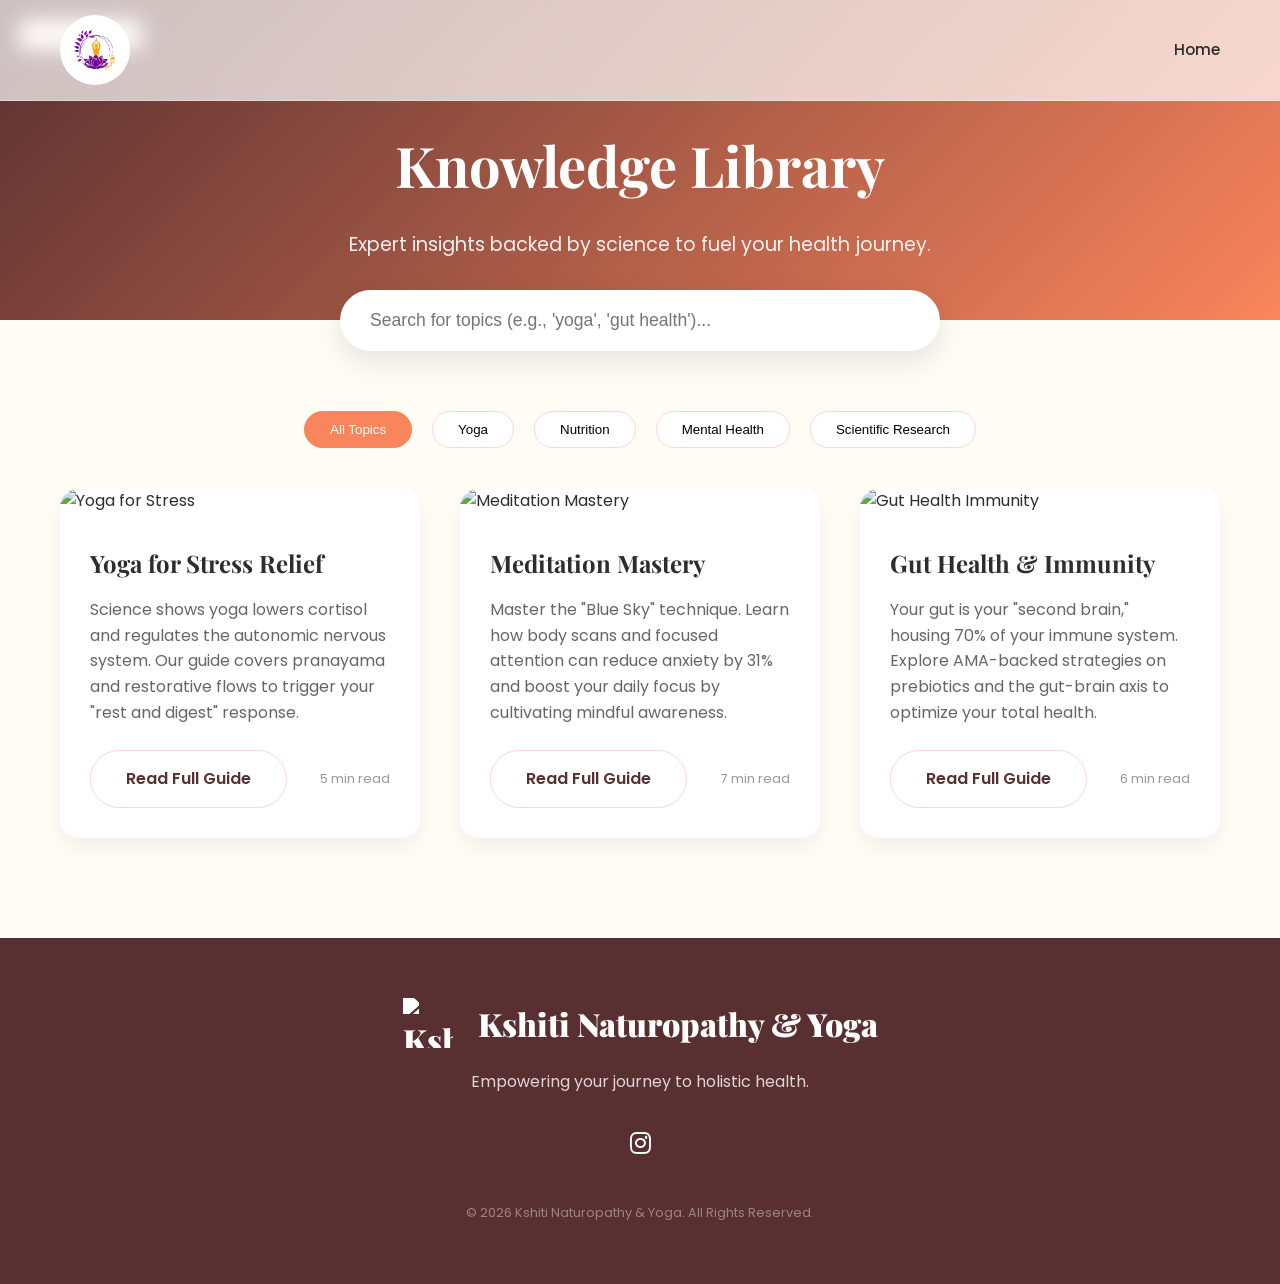
==== articles.html @ 1acdb04a "Add files via upload" ====
<!DOCTYPE html>
<html lang="en">

<head>
    <meta charset="UTF-8">
    <meta name="viewport" content="width=device-width, initial-scale=1.0">
    <title>Wellness Library | Kshiti Naturopathy & Yoga</title>
    <!-- Favicon -->
    <link rel="icon" type="image/png" href="logo.png">
    <link rel="stylesheet" href="style.css">
    <link rel="stylesheet" href="https://cdnjs.cloudflare.com/ajax/libs/font-awesome/6.4.0/css/all.min.css">
    <style>
        .library-hero {
            background: linear-gradient(135deg, var(--primary), var(--secondary));
            padding: 120px 20px 60px;
            text-align: center;
            color: white;
        }

        .search-container {
            max-width: 600px;
            margin: -30px auto 60px;
            position: relative;
        }

        .search-container input {
            width: 100%;
            padding: 20px 30px;
            border-radius: 50px;
            border: none;
            box-shadow: 0 10px 30px rgba(0, 0, 0, 0.1);
            font-size: 1.1rem;
        }

        .filter-tabs {
            display: flex;
            justify-content: center;
            gap: 20px;
            margin-bottom: 40px;
            flex-wrap: wrap;
        }

        .filter-btn {
            padding: 10px 25px;
            border-radius: 25px;
            background: white;
            border: 1px solid var(--accent);
            cursor: pointer;
            transition: 0.3s;
            font-weight: 500;
        }

        .filter-btn.active,
        .filter-btn:hover {
            background: var(--secondary);
            color: white;
            border-color: var(--secondary);
        }

        .articles-full-grid {
            display: grid;
            grid-template-columns: repeat(auto-fit, minmax(350px, 1fr));
            gap: 40px;
            max-width: 1200px;
            margin: 0 auto 100px;
            padding: 0 20px;
        }

        .article-card {
            background: white;
            border-radius: 20px;
            overflow: hidden;
            box-shadow: 0 10px 20px rgba(0, 0, 0, 0.05);
            transition: 0.4s cubic-bezier(0.175, 0.885, 0.32, 1.275);
        }

        .article-card:hover {
            transform: translateY(-10px);
            box-shadow: 0 20px 40px rgba(0, 0, 0, 0.1);
        }

        .article-card img {
            width: 100%;
            height: 250px;
            object-fit: cover;
        }

        .content {
            padding: 30px;
        }

        .tag {
            display: inline-block;
            padding: 5px 12px;
            background: var(--bg-soft);
            color: var(--secondary);
            border-radius: 5px;
            font-size: 0.8rem;
            margin-bottom: 15px;
            font-weight: 600;
        }
    </style>
</head>

<body>
    <nav>
        <ul>
            <li class="nav-brand">
                <a href="index.html" style="display:flex; align-items:center;">
                    <img src="logo.png" alt="Kshiti Logo"
                        style="height: 70px; width: 70px; object-fit: cover; border-radius: 50%;">
                </a>
            </li>
            <li class="nav-links" id="nav-links">
                <a href="index.html">Home</a>
                <!-- <a href="hub.html">Wellness Hub</a> -->
            </li>
            <li class="hamburger-icon" onclick="toggleMenu()" style="display:none; cursor: pointer;">
                <i class="fa-solid fa-bars" style="font-size: 1.8rem; color: var(--primary);"></i>
            </li>
        </ul>
    </nav>

    <header class="library-hero">
        <h1 class="playfair" style="font-size: 3.5rem; margin-bottom: 20px;">Knowledge Library</h1>
        <p style="font-size: 1.2rem; opacity: 0.9;">Expert insights backed by science to fuel your health journey.</p>
    </header>

    <div class="search-container">
        <input type="text" placeholder="Search for topics (e.g., 'yoga', 'gut health')...">
    </div>

    <div class="filter-tabs">
        <button class="filter-btn active">All Topics</button>
        <button class="filter-btn">Yoga</button>
        <button class="filter-btn">Nutrition</button>
        <button class="filter-btn">Mental Health</button>
        <button class="filter-btn">Scientific Research</button>
    </div>

    <main class="articles-full-grid">
        <!-- Article 1 -->
        <article class="article-card">
            <span class="tag"
                style="position: absolute; top: 20px; left: 20px; background: rgba(255,255,255,0.9); z-index: 10;">Yoga
                & Breath</span>
            <img src="img/yoga-article.jpg" alt="Yoga for Stress">
            <div class="content">
                <h3 class="playfair" style="font-size: 1.5rem; margin-bottom: 15px;">Yoga for Stress Relief</h3>
                <p style="color: #666; line-height: 1.6; margin-bottom: 25px;">Science shows yoga lowers cortisol and
                    regulates the autonomic nervous system. Our guide covers pranayama and restorative flows to trigger
                    your "rest and digest" response.</p>
                <div style="display:flex; justify-content:space-between; align-items:center;">
                    <a href="yoga-guide.html" class="btn-secondary" style="text-decoration:none;">Read Full Guide</a>
                    <span style="font-size: 0.8rem; color: #999;">5 min read</span>
                </div>
            </div>
        </article>

        <!-- Article 2 -->
        <article class="article-card">
            <span class="tag"
                style="position: absolute; top: 20px; left: 20px; background: rgba(255,255,255,0.9); z-index: 10;">Mindfulness</span>
            <img src="img/meditation-yog.jpg" alt="Meditation Mastery">
            <div class="content">
                <h3 class="playfair" style="font-size: 1.5rem; margin-bottom: 15px;">Meditation Mastery</h3>
                <p style="color: #666; line-height: 1.6; margin-bottom: 25px;">Master the "Blue Sky" technique. Learn
                    how body scans and focused attention can reduce anxiety by 31% and boost your daily focus by
                    cultivating mindful awareness.</p>
                <div style="display:flex; justify-content:space-between; align-items:center;">
                    <a href="meditation-guide.html" class="btn-secondary" style="text-decoration:none;">Read Full
                        Guide</a>
                    <span style="font-size: 0.8rem; color: #999;">7 min read</span>
                </div>
            </div>
        </article>

        <!-- Article 3 -->
        <article class="article-card">
            <span class="tag"
                style="position: absolute; top: 20px; left: 20px; background: rgba(255,255,255,0.9); z-index: 10;">Gut
                Health</span>
            <img src="img/gut-article.jpg" alt="Gut Health Immunity">
            <div class="content">
                <h3 class="playfair" style="font-size: 1.5rem; margin-bottom: 15px;">Gut Health & Immunity</h3>
                <p style="color: #666; line-height: 1.6; margin-bottom: 25px;">Your gut is your "second brain," housing
                    70% of your immune system. Explore AMA-backed strategies on prebiotics and the gut-brain axis to
                    optimize your total health.</p>
                <div style="display:flex; justify-content:space-between; align-items:center;">
                    <a href="gut-health-guide.html" class="btn-secondary" style="text-decoration:none;">Read Full
                        Guide</a>
                    <span style="font-size: 0.8rem; color: #999;">6 min read</span>
                </div>
            </div>
        </article>
    </main>

    <footer style="background: var(--primary); color: white; padding: 60px 20px; text-align: center;">
        <div class="nav-brand"
            style="font-size: 2rem; margin-bottom: 20px; justify-content: center; color: white !important;">
            <img src="img/LOGO.png" alt="Kshiti Logo"
                style="width: 50px; height: 50px; filter: brightness(0) invert(1); margin-right: 15px;">
            Kshiti Naturopathy & Yoga
        </div>
        <p style="opacity: 0.8; margin-bottom: 30px;">Empowering your journey to holistic health.</p>
        <div style="font-size: 1.5rem; margin-bottom: 40px;">
            <a href="https://www.instagram.com/kshiti.naturopathy?igsh=b2lyYWhra2xjZHRw" target="_blank"
                style="color: inherit;"><i class="fa-brands fa-instagram" style="margin: 0 15px;"></i></a>
        </div>
        <p style="font-size: 0.8rem; opacity: 0.4;">&copy; 2026 Kshiti Naturopathy & Yoga. All Rights Reserved.</p>
    </footer>
    <script>
        function toggleMenu() {
            const navLinks = document.getElementById('nav-links');
            if (navLinks.classList.contains('active')) {
                navLinks.classList.remove('active');
            } else {
                navLinks.classList.add('active');
            }
        }
    </script>
</body>

</html>
---- style.css ----
@import url('https://fonts.googleapis.com/css2?family=Playfair+Display:wght@400;700;900&family=Poppins:wght@300;400;500;600;700&family=Lora:ital,wght@0,400..700;1,400..700&family=Raleway:wght@100..900&display=swap');

:root {
    --primary: #593031;
    --primary-light: #83494b;
    --secondary: #f9855c;
    --accent: #ffd5d6;
    --bg-main: #fffbf5;
    --bg-soft: #fff1ec;
    --bg-glass: rgba(255, 255, 255, 0.7);
    --text-dark: #2d2d2d;
    --text-muted: #666;
    --white: #ffffff;
    --section-padding: 80px 5%;
    --card-shadow: 0 10px 30px rgba(0, 0, 0, 0.05);
    --transition: all 0.3s cubic-bezier(0.25, 0.8, 0.25, 1);
}

* {
    padding: 0;
    margin: 0;
    box-sizing: border-box;
    scroll-behavior: smooth;
}

body {
    font-family: 'Poppins', sans-serif;
    background-color: var(--bg-main);
    color: var(--text-dark);
    line-height: 1.6;
    overflow-x: hidden;
    animation: fadeIn 1s ease-out;
}

@keyframes fadeIn {
    from {
        opacity: 0;
    }

    to {
        opacity: 1;
    }
}

@keyframes fadeInUp {
    from {
        opacity: 0;
        transform: translateY(30px);
    }

    to {
        opacity: 1;
        transform: translateY(0);
    }
}

@keyframes float {
    0% {
        transform: translateY(0px);
    }

    50% {
        transform: translateY(-10px);
    }

    100% {
        transform: translateY(0px);
    }
}

.animate-up {
    animation: fadeInUp 0.8s ease-out forwards;
}

.floating {
    animation: float 3s ease-in-out infinite;
}

h1,
h2,
h3,
.playfair {
    font-family: 'Playfair Display', serif;
    font-weight: 700;
}

.text-center {
    text-align: center;
}

.mb-2 {
    margin-bottom: 2rem;
}

.mb-4 {
    margin-bottom: 4rem;
}

nav {
    position: fixed;
    top: 0;
    width: 100%;
    z-index: 1000;
    background: var(--bg-glass);
    backdrop-filter: blur(10px);
    -webkit-backdrop-filter: blur(10px);
    border-bottom: 1px solid rgba(255, 255, 255, 0.3);
    transition: var(--transition);
}

nav ul {
    display: flex;
    justify-content: space-between;
    align-items: center;
    max-width: 1200px;
    margin: 0 auto;
    padding: 15px 20px;
    list-style: none;
}

.nav-brand {
    display: flex;
    align-items: center;
    gap: 10px;
    font-family: 'Playfair Display', serif;
    font-weight: 900;
    font-size: 1.5rem;
    color: var(--primary);
}

.nav-links {
    display: flex;
    gap: 30px;
    align-items: center;
}

.nav-links a {
    text-decoration: none;
    color: var(--text-dark);
    font-weight: 500;
    font-size: 0.95rem;
    transition: var(--transition);
    position: relative;
}

.nav-links a::after {
    content: '';
    position: absolute;
    bottom: -5px;
    left: 0;
    width: 0;
    height: 2px;
    background: var(--secondary);
    transition: var(--transition);
}

.nav-links a:hover::after {
    width: 100%;
}

.btn-donate {
    background: var(--primary);
    color: var(--white) !important;
    padding: 10px 25px;
    border-radius: 50px;
    transition: var(--transition);
}

.btn-donate:hover {
    background: var(--primary-light);
    transform: translateY(-2px);
    box-shadow: 0 4px 15px rgba(89, 48, 49, 0.3);
}

.hero {
    min-height: 100vh;
    display: flex;
    align-items: center;
    justify-content: space-between;
    padding: 120px 8%;
    gap: 50px;
    background: linear-gradient(135deg, #fffbf5 0%, #fff1ec 100%);
}

.hero-content {
    flex: 1;
}

.hero-content p {
    color: var(--secondary);
    font-weight: 600;
    letter-spacing: 2px;
    text-transform: uppercase;
    margin-bottom: 1rem;
}

.hero-content h1 {
    font-size: 4rem;
    line-height: 1.1;
    color: var(--primary);
    margin-bottom: 1.5rem;
}

.hero-content h3 {
    font-size: 1.25rem;
    font-weight: 400;
    color: var(--text-muted);
    margin-bottom: 2.5rem;
}

.hero-btns {
    display: flex;
    gap: 15px;
    flex-wrap: wrap;
}

.btn-primary {
    background: var(--secondary);
    color: white;
    padding: 15px 35px;
    border: none;
    border-radius: 50px;
    font-weight: 600;
    cursor: pointer;
    transition: var(--transition);
}

.btn-secondary {
    background: var(--white);
    color: var(--primary);
    padding: 15px 35px;
    border: 1px solid var(--accent);
    border-radius: 50px;
    font-weight: 600;
    cursor: pointer;
    transition: var(--transition);
}

.hero-img {
    flex: 1;
    position: relative;
}

.hero-img img {
    width: 100%;
    max-width: 550px;
    border-radius: 30% 70% 70% 30% / 30% 30% 70% 70%;
    box-shadow: 30px 30px 0 var(--accent);
    transition: var(--transition);
}

section {
    padding: var(--section-padding);
}

.section-title {
    font-size: 2.5rem;
    color: var(--primary);
    margin-bottom: 1rem;
}

.section-subtitle {
    color: var(--text-muted);
    max-width: 600px;
    margin: 0 auto 3rem;
}

.about-grid {
    display: grid;
    grid-template-columns: repeat(3, 1fr);
    gap: 30px;
}

.about-card {
    background: var(--white);
    padding: 40px;
    border-radius: 20px;
    box-shadow: var(--card-shadow);
    text-align: center;
    transition: var(--transition);
}

.about-card i {
    font-size: 3rem;
    color: var(--secondary);
    margin-bottom: 1.5rem;
}

.services-swiper {
    width: 100%;
    padding: 40px 0 40px;
    overflow: hidden;
}

.services-swiper .swiper-slide {
    height: auto;
    transition: transform 0.4s ease;
    transform: scale(0.88);
}

.services-swiper .swiper-slide-active {
    transform: scale(1.28);
    z-index: 2;
}

.service-card {
    background: var(--white);
    border-radius: 20px;
    text-align: center;
    box-shadow: 0 10px 40px rgba(0, 0, 0, 0.08);
    /* Softer, broader shadow */
    transition: var(--transition);
    overflow: hidden;
    /* Clips image corners */
    display: flex;
    flex-direction: column;
    height: 100%;
}

.service-card img {
    width: 100%;
    height: 240px;
    object-fit: cover;
    object-position: center;
    display: block;
    filter: saturate(1.1) contrast(1.02);
    border-radius: 0;
    margin: 0;
}

.service-content {
    padding: 30px 20px;
    flex-grow: 1;
}

.service-card:hover {
    box-shadow: 0 15px 50px rgba(0, 0, 0, 0.12);
}

/* Swiper Navigation Custom Styles */
.swiper-nav-container {
    display: flex;
    align-items: center;
    justify-content: center;
    gap: 15px;
    margin-top: 40px;
    position: relative;
    z-index: 10;
}

.swiper-nav-container .swiper-button-prev,
.swiper-nav-container .swiper-button-next {
    position: static;
    margin: 0;
    width: 45px;
    height: 45px;
    background: #1f1f1f;
    color: var(--white);
    border-radius: 50%;
}

.swiper-nav-container .swiper-button-prev::after,
.swiper-nav-container .swiper-button-next::after {
    font-size: 1.2rem;
    font-weight: 700;
}

.swiper-nav-container .swiper-pagination {
    position: static !important;
    width: auto !important;
    display: flex !important;
    align-items: center;
    justify-content: center;
    gap: 8px;
    /* Control bullet spacing entirely here */
    margin: 0 !important;
}

.swiper-pagination-bullet {
    width: 10px !important;
    height: 10px !important;
    background: #ccc !important;
    opacity: 1 !important;
    margin: 0 !important;
    /* Eliminate internal swiper margins so 'gap' works cleanly */
}

.swiper-pagination-bullet-active {
    background: var(--secondary) !important;
    transform: scale(1.2);
}

.programs-grid {
    display: grid;
    grid-template-columns: repeat(auto-fit, minmax(180px, 1fr));
    gap: 30px;
    justify-items: center;
}

.program-card {
    background: var(--white);
    width: 200px;
    height: 200px;
    border-radius: 50%;
    display: flex;
    flex-direction: column;
    align-items: center;
    justify-content: center;
    text-align: center;
    padding: 25px;
    border: 2px solid var(--accent);
    box-shadow: var(--card-shadow);
    transition: var(--transition);
    font-weight: 600;
    color: var(--primary);
}

.program-card i {
    font-size: 2.5rem;
    color: var(--secondary);
    margin-bottom: 10px;
}

.program-card p {
    margin: 0;
    font-size: 1rem;
    line-height: 1.2;
}

.program-card:hover {
    background: var(--secondary);
    color: white;
    transform: scale(1.1);
    border-color: var(--secondary);
}

.appointment-container {
    display: flex;
    background: var(--white);
    border-radius: 30px;
    overflow: hidden;
    box-shadow: var(--card-shadow);
}

.appointment-info {
    flex: 1;
    background: var(--primary);
    color: var(--white);
    padding: 60px;
    display: flex;
    flex-direction: column;
    justify-content: center;
}

.appointment-form {
    flex: 1.2;
    padding: 60px;
}

.appointment-form input,
.appointment-form textarea {
    width: 100%;
    padding: 15px;
    margin-bottom: 15px;
    border: 1px solid #eee;
    border-radius: 12px;
    font-family: inherit;
    transition: var(--transition);
}

.appointment-form input:focus,
.appointment-form textarea:focus {
    outline: none;
    border-color: var(--secondary);
    background: var(--bg-soft);
}

.article-grid {
    display: grid;
    grid-template-columns: repeat(auto-fit, minmax(350px, 1fr));
    gap: 40px;
}

.article-card {
    background: var(--white);
    border-radius: 25px;
    overflow: hidden;
    box-shadow: var(--card-shadow);
    transition: var(--transition);
}

.article-card img {
    width: 100%;
    height: 250px;
    object-fit: cover;
}

.article-content {
    padding: 30px;
}

footer {
    background: var(--primary);
    color: var(--white);
    padding: 60px 5% 30px;
}

.footer-grid {
    display: grid;
    grid-template-columns: 2fr 1.5fr;
    gap: 50px;
    margin-bottom: 50px;
}

.footer-logo {
    font-family: 'Playfair Display', serif;
    font-size: 2rem;
    margin-bottom: 1.5rem;
}

.footer-links h4 {
    margin-bottom: 1.5rem;
    font-family: 'Playfair Display', serif;
}

.footer-links ul {
    list-style: none;
}

.footer-links li {
    margin-bottom: 10px;
}

.footer-links a {
    color: #ffd5d6;
    text-decoration: none;
    transition: var(--transition);
}

/* Floating Action Buttons */
.floating-btn {
    position: fixed;
    right: 30px;
    width: 60px;
    height: 60px;
    border-radius: 50%;
    background: var(--secondary);
    color: var(--white);
    display: flex;
    align-items: center;
    justify-content: center;
    font-size: 1.5rem;
    box-shadow: 0 5px 20px rgba(0, 0, 0, 0.2);
    cursor: pointer;
    z-index: 1000;
    transition: var(--transition);
    text-decoration: none;
}

#scroll-top {
    bottom: 30px;
    opacity: 0;
    pointer-events: none;
    transition: opacity 0.3s ease, transform 0.3s ease, background 0.3s ease;
}

.whatsapp-btn {
    bottom: 110px;
    background: #25D366;
    color: #fff;
}

.floating-btn:hover {
    transform: scale(1.1) rotate(5deg);
    background: var(--primary);
}

/* Responsive */
@media (max-width: 1024px) {
    .hero {
        flex-direction: column;
        text-align: center;
        padding-top: 150px;
    }

    .hero-content h1 {
        font-size: 3rem;
    }

    .hero-btns {
        justify-content: center;
    }

    .footer-grid {
        grid-template-columns: 1fr 1fr;
    }
}

@media (max-width: 768px) {
    .floating-btn {
        width: 45px;
        height: 45px;
        font-size: 1.1rem;
        right: 20px;
    }

    #scroll-top {
        bottom: 20px;
    }

    .whatsapp-btn {
        bottom: 85px;
    }

    /* NAV */
    nav ul {
        padding: 0 15px;
        gap: 10px;
    }

    .nav-links {
        display: none;
        position: absolute;
        top: 100%;
        left: 0;
        width: 100%;
        background: var(--bg-glass);
        backdrop-filter: blur(10px);
        -webkit-backdrop-filter: blur(10px);
        flex-direction: column;
        align-items: center;
        padding: 20px 0;
        gap: 20px;
        box-shadow: 0 10px 20px rgba(0, 0, 0, 0.1);
    }

    .nav-links.active {
        display: flex;
    }

    .hamburger-icon {
        display: block !important;
        margin-left: auto;
    }

    /* HERO */
    .hero {
        flex-direction: column;
        text-align: center;
        padding: 130px 20px 60px;
        gap: 30px;
    }

    .hero-content h1 {
        font-size: 2rem;
    }

    .hero-btns {
        justify-content: center;
        flex-wrap: wrap;
    }

    .hero-img {
        width: 80%;
        margin: 0 auto;
    }

    /* SECTIONS */
    section {
        padding: 50px 20px;
    }

    .section-title {
        font-size: 2rem;
    }

    /* ESSENCE CARDS */
    .about-grid {
        grid-template-columns: 1fr;
    }

    .about-card:last-child {
        grid-column: span 1;
        width: 100%;
    }

    /* SERVICES SWIPER */
    .services-swiper {
        padding: 20px 0;
    }

    .services-swiper .swiper-slide {
        transform: scale(1);
        opacity: 1;
    }

    .services-swiper .swiper-slide-active {
        transform: scale(1.02);
    }

    .service-card img {
        height: 180px;
    }

    /* HOW WE WORK CIRCLES */
    .programs-grid {
        grid-template-columns: 1fr 1fr;
        gap: 20px;
        padding: 0 10px;
    }

    .program-card {
        width: 140px;
        height: 140px;
    }

    .program-card i {
        font-size: 1.6rem;
    }

    /* APPOINTMENT */
    .appointment-container {
        flex-direction: column;
        border-radius: 20px;
    }

    .appointment-info {
        padding: 30px 20px;
    }

    .appointment-form {
        padding: 30px 20px;
    }

    .appointment-form input,
    .appointment-form select,
    .appointment-form textarea {
        font-size: 0.9rem;
    }

    /* ARTICLES */
    .article-grid {
        grid-template-columns: 1fr;
    }

    /* FOOTER */
    .footer-grid {
        grid-template-columns: 1fr;
        gap: 30px;
    }
}

@media (max-width: 480px) {
    .about-grid {
        grid-template-columns: 1fr;
    }

    .about-card:last-child {
        grid-column: span 1;
        width: 100%;
    }

    .programs-grid {
        grid-template-columns: 1fr 1fr;
    }

    .program-card {
        width: 120px;
        height: 120px;
    }

    .program-card i {
        font-size: 1.4rem;
    }

    .hero-content h1 {
        font-size: 1.7rem;
    }

    .section-title {
        font-size: 1.7rem;
    }

    .swiper-nav-container .swiper-button-prev,
    .swiper-nav-container .swiper-button-next {
        width: 36px;
        height: 36px;
    }

    .swiper-nav-container .swiper-button-prev::after,
    .swiper-nav-container .swiper-button-next::after {
        font-size: 0.9rem;
    }

    .footer-grid {
        grid-template-columns: 1fr;
    }

    nav ul {
        padding: 0 10px;
    }

    .nav-brand img {
        height: 50px;
        width: 50px;
    }
}

/* Testimonials Scrolling Animation */
.testimonial-container {
    width: 100%;
    position: relative;
    overflow: hidden;
}

.testimonial-track {
    display: flex !important;
    flex-direction: row !important;
    flex-wrap: nowrap !important;
    width: max-content !important;
    animation: scrollTestimonials 45s linear infinite;
    padding: 20px 0;
}

.testimonial-track:hover {
    animation-play-state: paused;
}

.testimonial-card {
    background: var(--white);
    padding: 30px;
    margin: 0 20px;
    width: 350px;
    border-radius: 20px;
    box-shadow: var(--card-shadow);
    text-align: left;
    flex-shrink: 0;
    cursor: pointer;
    transition: transform 0.3s ease;
}

.testimonial-card.rating-only-card {
    width: 180px;
    height: 180px;
    padding: 20px;
    display: flex;
    flex-direction: column;
    justify-content: center;
    align-items: center;
    text-align: center;
}

.testimonial-card.rating-only-card .stars {
    margin-bottom: 5px;
}

.testimonial-card.rating-only-card h5 {
    margin: 0;
}




.testimonial-card p {
    font-style: italic;
    font-size: 0.95rem;
    color: var(--text-dark);
    margin-bottom: 20px;
    line-height: 1.6;
}

.testimonial-card h5 {
    font-family: 'Poppins', sans-serif;
    color: var(--primary);
    font-weight: 700;
}

.testimonial-card .stars {
    color: #f1c40f;
    margin-bottom: 15px;
}

@keyframes scrollTestimonials {
    0% {
        transform: translateX(0);
    }

    100% {
        transform: translateX(-4610px);
    }
}

@media (max-width: 768px) {
    .testimonial-card {
        width: 280px;
    }

    .testimonial-card.rating-only-card {
        width: 150px;
        height: 150px;
        min-height: unset;
    }

    @keyframes scrollTestimonials {
        0% {
            transform: translateX(0);
        }

        100% {
            transform: translateX(-3830px);
        }
    }
}
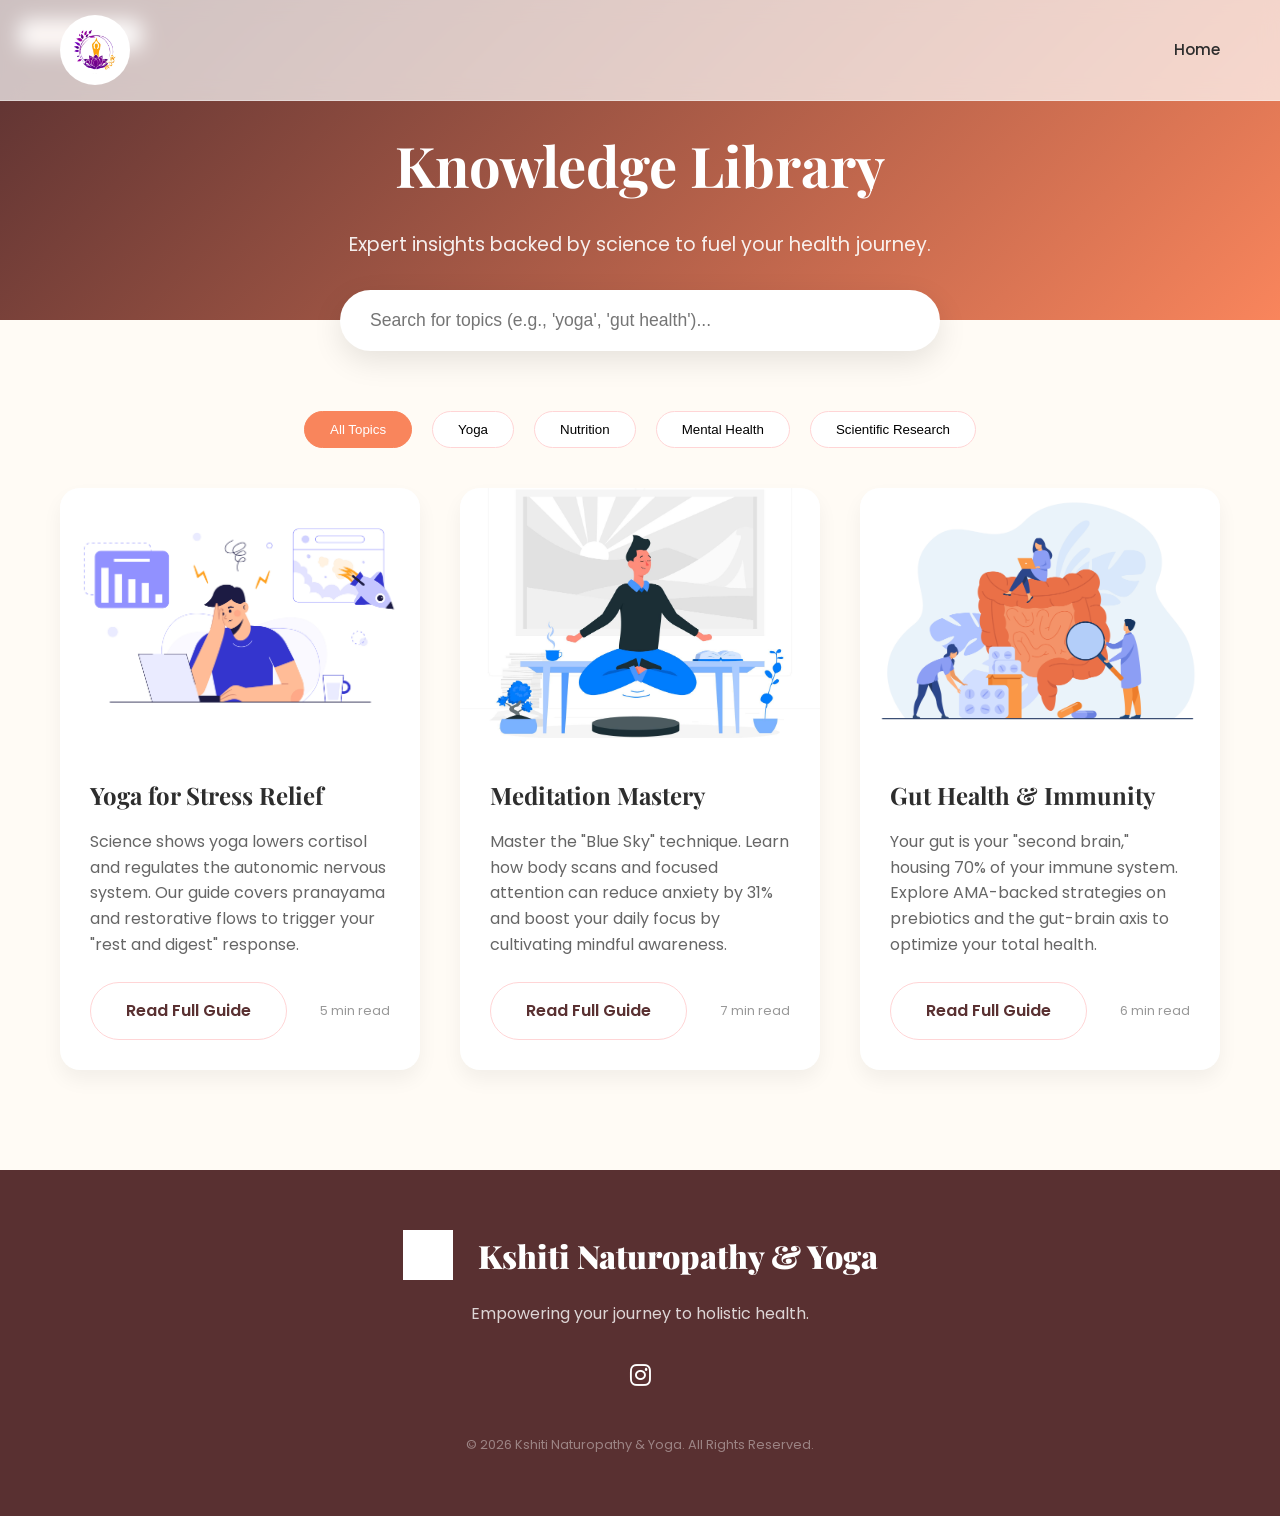
==== commit 75c471ba: "Update articles.html" ====
--- a/articles.html
+++ b/articles.html
@@ -98,6 +98,21 @@
             font-size: 0.8rem;
             margin-bottom: 15px;
             font-weight: 600;
+        }
+
+        @media (max-width: 768px) {
+            .library-hero h1 {
+                font-size: 2.5rem !important;
+            }
+
+            .articles-full-grid {
+                grid-template-columns: 1fr;
+                gap: 20px;
+            }
+
+            .search-container {
+                margin: -20px 20px 40px;
+            }
         }
     </style>
 </head>
@@ -144,7 +159,7 @@
             <span class="tag"
                 style="position: absolute; top: 20px; left: 20px; background: rgba(255,255,255,0.9); z-index: 10;">Yoga
                 & Breath</span>
-            <img src="img/yoga-article.jpg" alt="Yoga for Stress">
+            <img src="yoga-article.jpg" alt="Yoga for Stress">
             <div class="content">
                 <h3 class="playfair" style="font-size: 1.5rem; margin-bottom: 15px;">Yoga for Stress Relief</h3>
                 <p style="color: #666; line-height: 1.6; margin-bottom: 25px;">Science shows yoga lowers cortisol and
@@ -161,7 +176,7 @@
         <article class="article-card">
             <span class="tag"
                 style="position: absolute; top: 20px; left: 20px; background: rgba(255,255,255,0.9); z-index: 10;">Mindfulness</span>
-            <img src="img/meditation-yog.jpg" alt="Meditation Mastery">
+            <img src="meditation-yog.jpg" alt="Meditation Mastery">
             <div class="content">
                 <h3 class="playfair" style="font-size: 1.5rem; margin-bottom: 15px;">Meditation Mastery</h3>
                 <p style="color: #666; line-height: 1.6; margin-bottom: 25px;">Master the "Blue Sky" technique. Learn
@@ -180,7 +195,7 @@
             <span class="tag"
                 style="position: absolute; top: 20px; left: 20px; background: rgba(255,255,255,0.9); z-index: 10;">Gut
                 Health</span>
-            <img src="img/gut-article.jpg" alt="Gut Health Immunity">
+            <img src="gut-article.jpg" alt="Gut Health Immunity">
             <div class="content">
                 <h3 class="playfair" style="font-size: 1.5rem; margin-bottom: 15px;">Gut Health & Immunity</h3>
                 <p style="color: #666; line-height: 1.6; margin-bottom: 25px;">Your gut is your "second brain," housing
@@ -198,7 +213,7 @@
     <footer style="background: var(--primary); color: white; padding: 60px 20px; text-align: center;">
         <div class="nav-brand"
             style="font-size: 2rem; margin-bottom: 20px; justify-content: center; color: white !important;">
-            <img src="img/LOGO.png" alt="Kshiti Logo"
+            <img src="logo.png" alt="Kshiti Logo"
                 style="width: 50px; height: 50px; filter: brightness(0) invert(1); margin-right: 15px;">
             Kshiti Naturopathy & Yoga
         </div>
@@ -221,4 +236,4 @@
     </script>
 </body>
 
-</html>+</html>
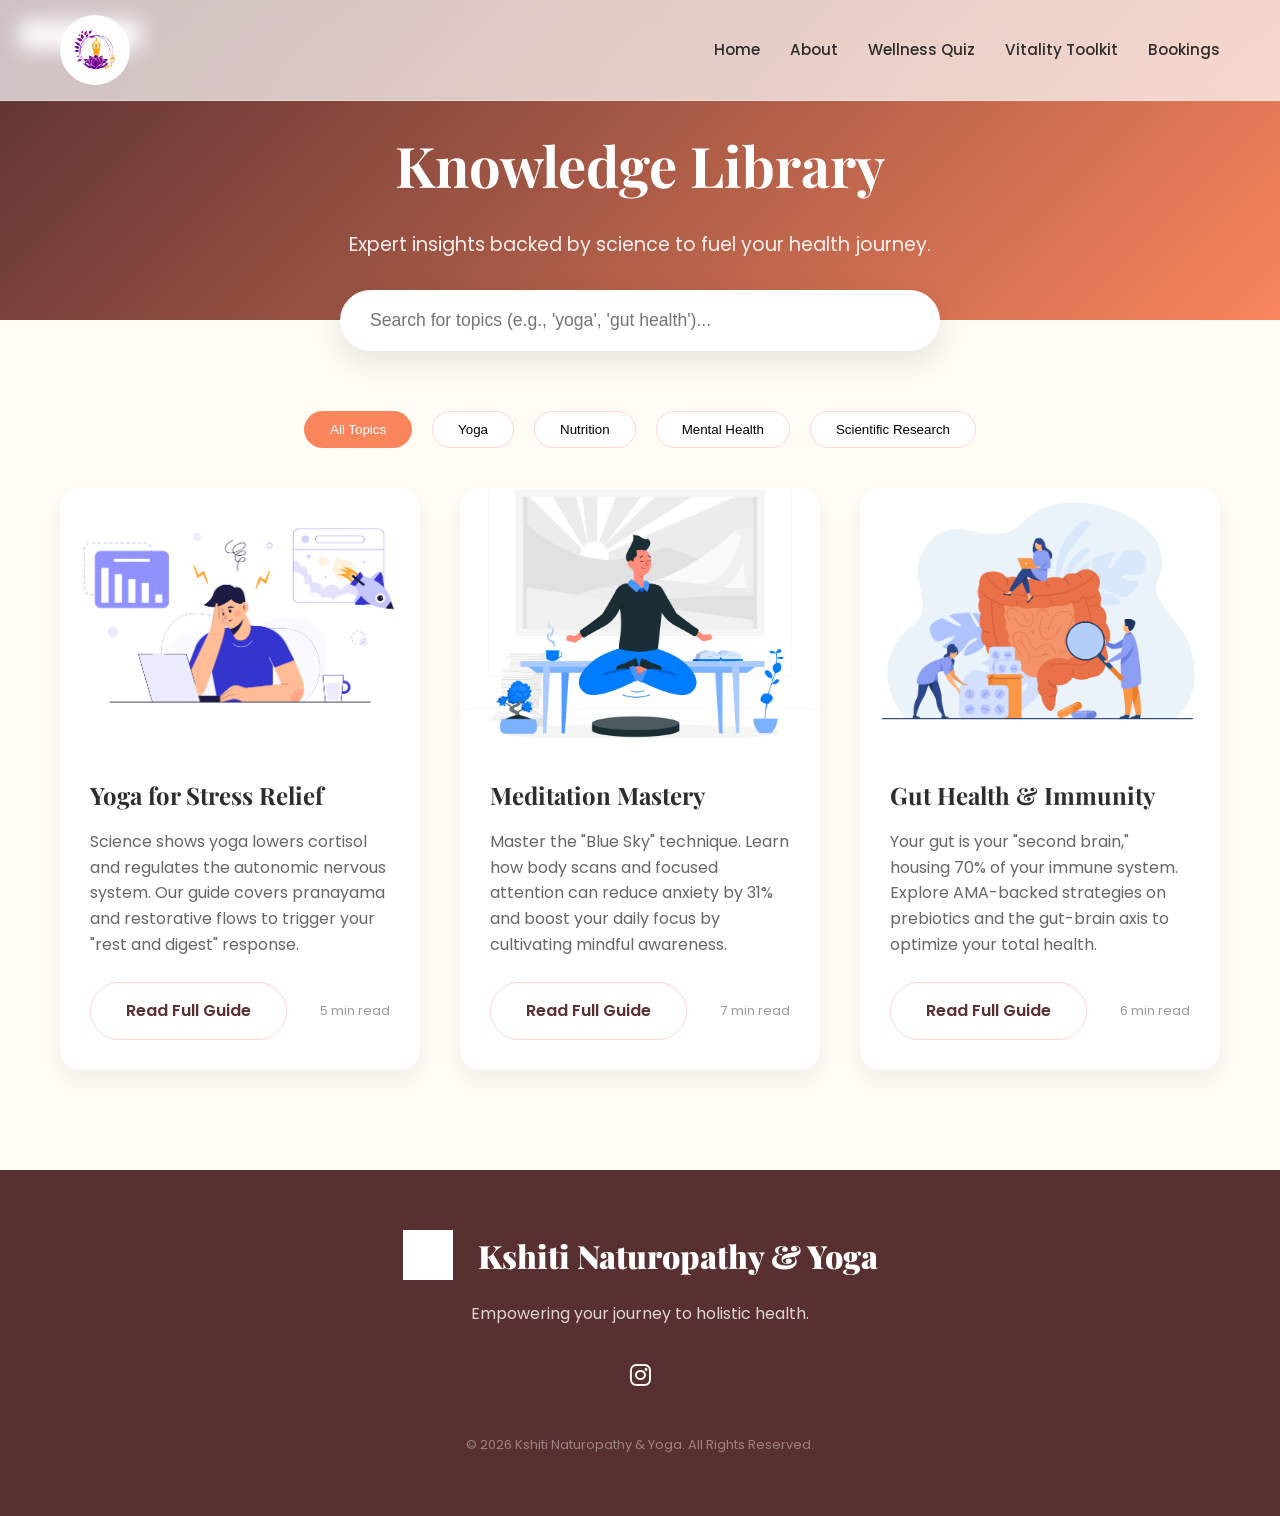
==== commit 7e9cce25: "Update articles.html" ====
--- a/articles.html
+++ b/articles.html
@@ -127,8 +127,11 @@
                 </a>
             </li>
             <li class="nav-links" id="nav-links">
-                <a href="index.html">Home</a>
-                <!-- <a href="hub.html">Wellness Hub</a> -->
+                <a href="index.html#home">Home</a>
+                <a href="index.html#about">About</a>
+                <a href="hub.html">Wellness Quiz</a>
+                <a href="calculators.html">Vitality Toolkit</a>
+                <a href="index.html#appointment">Bookings</a>
             </li>
             <li class="hamburger-icon" onclick="toggleMenu()" style="display:none; cursor: pointer;">
                 <i class="fa-solid fa-bars" style="font-size: 1.8rem; color: var(--primary);"></i>
@@ -227,12 +230,15 @@
     <script>
         function toggleMenu() {
             const navLinks = document.getElementById('nav-links');
-            if (navLinks.classList.contains('active')) {
-                navLinks.classList.remove('active');
-            } else {
-                navLinks.classList.add('active');
-            }
-        }
+            navLinks.classList.toggle('active');
+        }
+
+        // Auto-close menu when a link is clicked
+        document.querySelectorAll('.nav-links a').forEach(link => {
+            link.addEventListener('click', () => {
+                document.getElementById('nav-links').classList.remove('active');
+            });
+        });
     </script>
 </body>
 
--- a/style.css
+++ b/style.css
@@ -14,6 +14,8 @@
     --section-padding: 80px 5%;
     --card-shadow: 0 10px 30px rgba(0, 0, 0, 0.05);
     --transition: all 0.3s cubic-bezier(0.25, 0.8, 0.25, 1);
+    --radius-lg: 40px;
+    --radius-md: 20px;
 }
 
 * {
@@ -434,6 +436,95 @@
     border-color: var(--secondary);
 }
 
+/* Wellness Assessment Callout */
+.wellness-assessment {
+    background: linear-gradient(135deg, var(--primary), #3d2122);
+    color: white;
+    border-radius: var(--radius-lg);
+    margin: 20px 5% 80px;
+    padding: 80px 60px;
+    position: relative;
+    overflow: hidden;
+    box-shadow: 0 30px 60px rgba(0, 0, 0, 0.15);
+}
+
+.assessment-bg-circle-1 {
+    position: absolute;
+    top: -100px;
+    right: -100px;
+    width: 300px;
+    height: 300px;
+    background: rgba(249, 133, 92, 0.15);
+    border-radius: 50%;
+    filter: blur(60px);
+}
+
+.assessment-bg-circle-2 {
+    position: absolute;
+    bottom: -50px;
+    left: -50px;
+    width: 250px;
+    height: 250px;
+    background: rgba(255, 213, 214, 0.08);
+    border-radius: 50%;
+    filter: blur(45px);
+}
+
+.assessment-container {
+    display: flex;
+    align-items: center;
+    gap: 50px;
+    position: relative;
+    z-index: 1;
+    flex-wrap: wrap;
+}
+
+.assessment-content {
+    flex: 1.5;
+    min-width: 300px;
+}
+
+.assessment-badge {
+    background: var(--secondary);
+    color: white;
+    padding: 6px 15px;
+    border-radius: 50px;
+    font-size: 0.8rem;
+    font-weight: 600;
+    text-transform: uppercase;
+    letter-spacing: 1px;
+    margin-bottom: 20px;
+    display: inline-block;
+}
+
+.assessment-features {
+    display: flex;
+    gap: 20px;
+    flex-wrap: wrap;
+}
+
+.assessment-feature-item {
+    display: flex;
+    align-items: center;
+    gap: 10px;
+}
+
+.assessment-card-wrapper {
+    flex: 1;
+    min-width: 280px;
+    text-align: center;
+}
+
+.assessment-glass-card {
+    background: rgba(255, 255, 255, 0.1);
+    backdrop-filter: blur(10px);
+    padding: 40px;
+    border-radius: 30px;
+    border: 1px solid rgba(255, 255, 255, 0.1);
+    transform: rotate(3deg);
+}
+
+
 .appointment-container {
     display: flex;
     background: var(--white);
@@ -475,11 +566,16 @@
     background: var(--bg-soft);
 }
 
-.article-grid {
-    display: grid;
-    grid-template-columns: repeat(auto-fit, minmax(350px, 1fr));
-    gap: 40px;
-}
+.articles-swiper {
+    width: 100%;
+    padding: 30px 0 60px;
+    overflow: hidden;
+}
+
+.articles-swiper .swiper-slide {
+    height: auto;
+}
+
 
 .article-card {
     background: var(--white);
@@ -618,15 +714,20 @@
         gap: 10px;
     }
 
+    .nav-brand img {
+        height: 50px !important;
+        width: 50px !important;
+    }
+
+
     .nav-links {
         display: none;
         position: absolute;
         top: 100%;
         left: 0;
         width: 100%;
-        background: var(--bg-glass);
-        backdrop-filter: blur(10px);
-        -webkit-backdrop-filter: blur(10px);
+        background: #fff;
+        /* White background for mobile version only */
         flex-direction: column;
         align-items: center;
         padding: 20px 0;
@@ -647,13 +748,29 @@
     .hero {
         flex-direction: column;
         text-align: center;
-        padding: 130px 20px 60px;
-        gap: 30px;
-    }
+        padding: 100px 20px 40px;
+        gap: 20px;
+        min-height: auto;
+    }
+
 
     .hero-content h1 {
-        font-size: 2rem;
-    }
+        font-size: 1.8rem;
+        margin-bottom: 0.5rem;
+    }
+
+    .hero-content h3 {
+        font-size: 1rem;
+        margin-bottom: 1.2rem;
+        line-height: 1.4;
+    }
+
+    .hero-content p {
+        margin-bottom: 0.5rem;
+        font-size: 0.8rem;
+    }
+
+
 
     .hero-btns {
         justify-content: center;
@@ -661,9 +778,23 @@
     }
 
     .hero-img {
-        width: 80%;
+        width: 50%;
+        /* Scale down a bit more to fit */
         margin: 0 auto;
     }
+
+    .hero-btns .btn-primary,
+    .hero-btns .btn-secondary {
+        padding: 10px 20px;
+        font-size: 0.9rem;
+    }
+
+
+    .hero-img img {
+        box-shadow: 23px 23px 0 var(--accent);
+    }
+
+
 
     /* SECTIONS */
     section {
@@ -738,15 +869,49 @@
         font-size: 0.9rem;
     }
 
-    /* ARTICLES */
-    .article-grid {
-        grid-template-columns: 1fr;
-    }
+    /* ARTICLES SWIPER MOBILE */
+    .articles-swiper {
+        padding: 20px 0 50px;
+    }
+
 
     /* FOOTER */
     .footer-grid {
         grid-template-columns: 1fr;
         gap: 30px;
+    }
+
+    /* ASSESSMENT CALLOUT MOBILE */
+    .wellness-assessment {
+        padding: 40px 20px;
+        margin: 20px 15px 40px;
+        border-radius: 25px;
+        text-align: center;
+    }
+
+    .assessment-container {
+        gap: 30px;
+    }
+
+    .assessment-content {
+        min-width: 100%;
+    }
+
+    .assessment-content h2 {
+        font-size: 1.8rem !important;
+    }
+
+    .assessment-features {
+        justify-content: center;
+    }
+
+    .assessment-card-wrapper {
+        min-width: 100%;
+    }
+
+    .assessment-glass-card {
+        padding: 30px 20px;
+        transform: rotate(0);
     }
 }
 
@@ -910,4 +1075,41 @@
             transform: translateX(-3830px);
         }
     }
-}+
+    /* Article Reader Responsiveness */
+    .article-reader {
+        max-width: 850px;
+        margin: 120px auto;
+        padding: 40px;
+        background: white;
+        border-radius: 30px;
+        box-shadow: var(--card-shadow);
+        transition: var(--transition);
+    }
+
+    .article-header h1 {
+        font-size: 2rem !important;
+    }
+
+    .article-body {
+        font-size: 1rem;
+    }
+
+    .hamburger-icon {
+        display: block !important;
+    }
+
+    @media (max-width: 768px) {
+        .article-reader {
+            margin: 100px 15px 40px;
+            padding: 30px 20px;
+            border-radius: 20px;
+        }
+    }
+
+    @media (min-width: 769px) {
+        .articles-swiper .swiper-nav-container {
+            display: none !important;
+        }
+    }
+}
